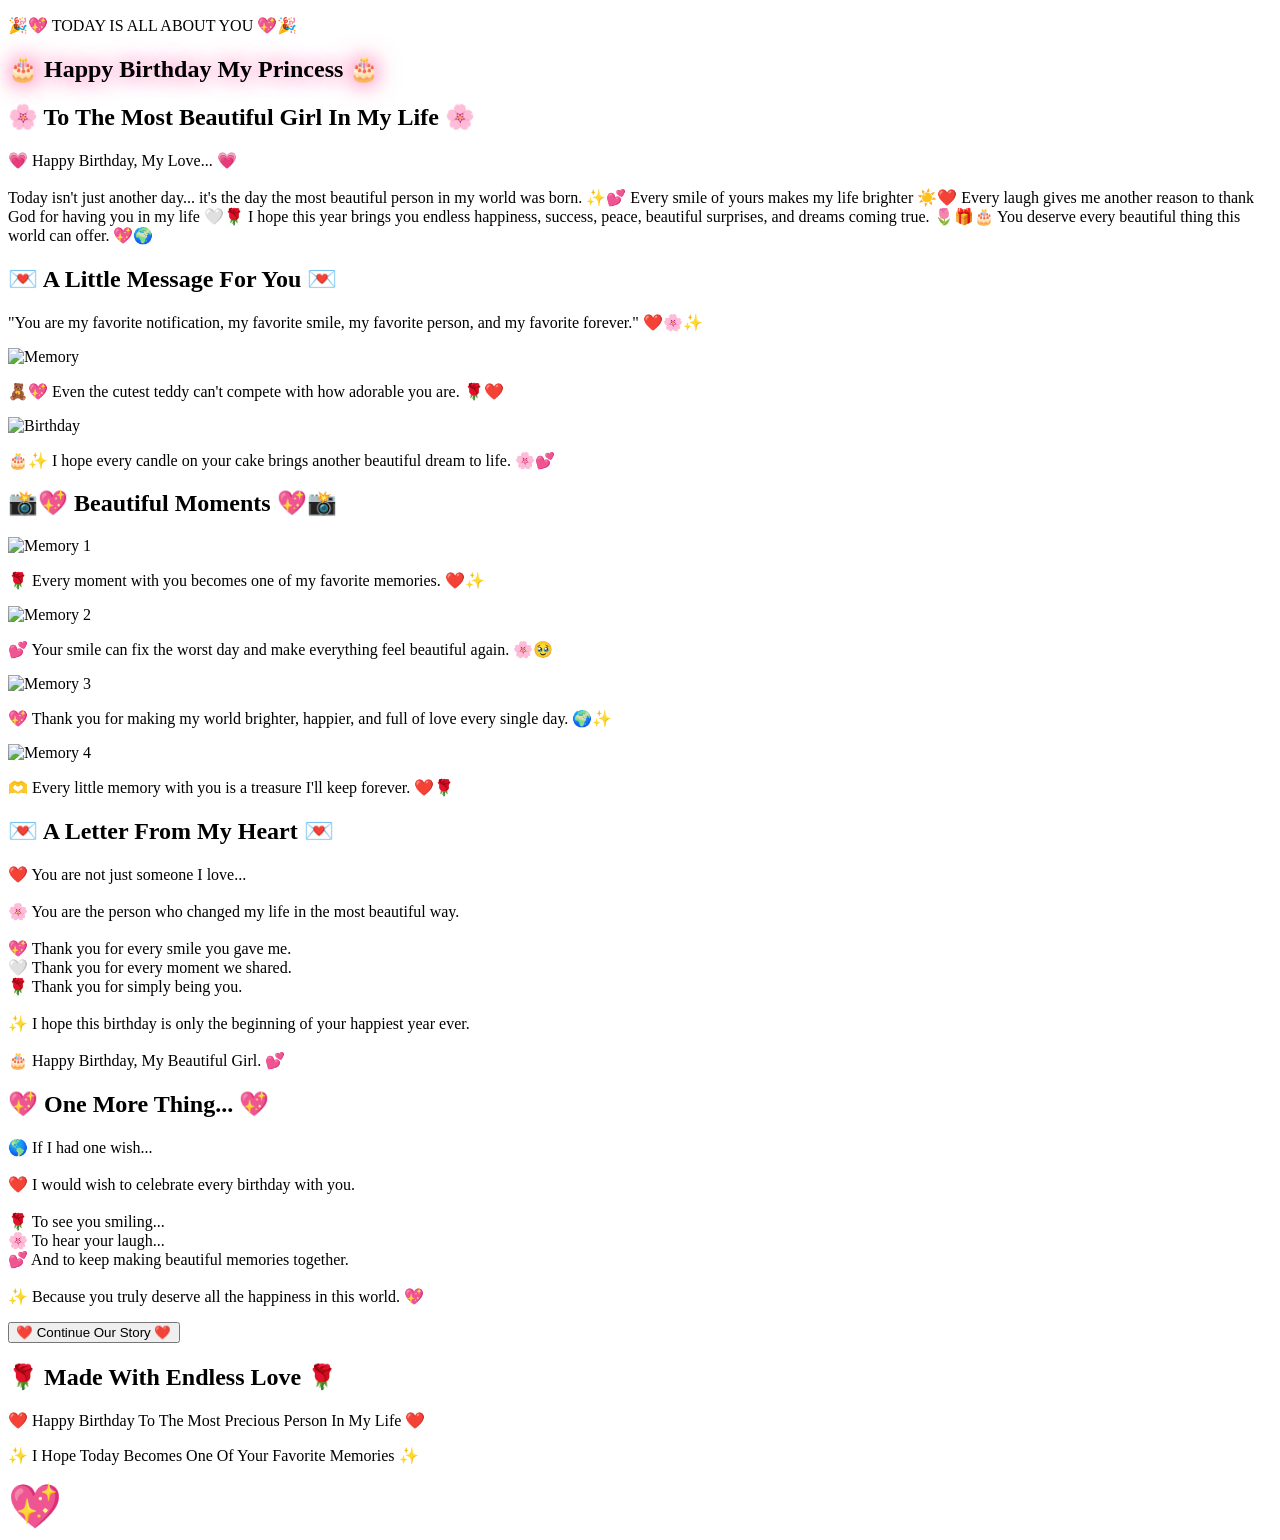
==== index2.html @ 67db1541 "this is an Especially website for my love i hope that website makes my sweet happy" ====
<!DOCTYPE html>
<html lang="en">

<head>

    <meta charset="UTF-8">

    <meta name="viewport" content="width=device-width, initial-scale=1.0">

    <title>Happy Birthday ❤️</title>

    <link rel="preconnect" href="https://fonts.googleapis.com">

    <link rel="preconnect" href="https://fonts.gstatic.com" crossorigin>

    <link href="https://fonts.googleapis.com/css2?family=Space+Grotesk:wght@400;700&display=swap" rel="stylesheet">

    <link rel="stylesheet" href="css/birthday.css">

</head>

<body>

<!-- ================= HERO ================= -->

<section class="birthday-hero">

<div class="birthday-content hidden">

<p class="small-title">

🎉💖 TODAY IS ALL ABOUT YOU 💖🎉

</p>

<h1>

🎂 Happy Birthday My Princess 🎂

</h1>

<h2>

🌸 To The Most Beautiful Girl In My Life 🌸

</h2>

<p class="birthday-message">

💗 Happy Birthday, My Love... 💗<br><br>

Today isn't just another day... it's the day the most beautiful person in my world was born. ✨💕

Every smile of yours makes my life brighter ☀️❤️

Every laugh gives me another reason to thank God for having you in my life 🤍🌹

I hope this year brings you endless happiness, success, peace, beautiful surprises, and dreams coming true. 🌷🎁🎂

You deserve every beautiful thing this world can offer. 💖🌍

</p>

</div>

</section>

<!-- ================= QUOTE ================= -->

<section class="quote-section hidden">

<div class="quote-box">

<h2>

💌 A Little Message For You 💌

</h2>

<p>

"You are my favorite notification, my favorite smile, my favorite person, and my favorite forever." ❤️🌸✨

</p>

</div>

</section>

<!-- ================= MEMORY ================= -->

<section class="memory-section hidden">

<div class="memory-card">

<img src="css/birthday-photo1.png" alt="Memory">

<p>

🧸💖 Even the cutest teddy can't compete with how adorable you are. 🌹❤️

</p>

</div>

<div class="memory-card">

<img src="css/birthday-photo2.png" alt="Birthday">

<p>

🎂✨ I hope every candle on your cake brings another beautiful dream to life. 🌸💕

</p>

</div>

</section>
<!-- ================= GALLERY ================= -->

<section class="gallery-section hidden">

    <h2>
        📸💖 Beautiful Moments 💖📸
    </h2>

    <div class="gallery-grid">

        <div class="gallery-card">
            <img src="css/gallery1.png" alt="Memory 1">

            <p>
                🌹 Every moment with you becomes one of my favorite memories. ❤️✨
            </p>

        </div>

        <div class="gallery-card">
            <img src="css/gallery2.png" alt="Memory 2">

            <p>
                💕 Your smile can fix the worst day and make everything feel beautiful again. 🌸🥹
            </p>

        </div>

        <div class="gallery-card">
            <img src="css/gallery3.png" alt="Memory 3">

            <p>
                💖 Thank you for making my world brighter, happier, and full of love every single day. 🌍✨
            </p>

        </div>

        <div class="gallery-card">
            <img src="css/gallery4.png" alt="Memory 4">

            <p>
                🫶 Every little memory with you is a treasure I'll keep forever. ❤️🌹
            </p>

        </div>

    </div>

</section>

<!-- ================= LOVE MESSAGE ================= -->

<section class="love-message hidden">

    <h2>
        💌 A Letter From My Heart 💌
    </h2>

    <p>

        ❤️ You are not just someone I love...

        <br><br>

        🌸 You are the person who changed my life in the most beautiful way.

        <br><br>

        💖 Thank you for every smile you gave me.

        <br>

        🤍 Thank you for every moment we shared.

        <br>

        🌹 Thank you for simply being you.

        <br><br>

        ✨ I hope this birthday is only the beginning of your happiest year ever.

        <br><br>

        🎂 Happy Birthday, My Beautiful Girl. 💕

    </p>

</section>

<!-- ================= FINAL MESSAGE ================= -->

<section class="final-message hidden">

    <h2>

        💖 One More Thing... 💖

    </h2>

    <p>

        🌎 If I had one wish...

        <br><br>

        ❤️ I would wish to celebrate every birthday with you.

        <br><br>

        🌹 To see you smiling...

        <br>

        🌸 To hear your laugh...

        <br>

        💕 And to keep making beautiful memories together.

        <br><br>

        ✨ Because you truly deserve all the happiness in this world. 💖

    </p>

</section>

<!-- ================= NEXT PAGE BUTTON ================= -->

<div class="next-page hidden">

    <a href="index3.html">

        <button class="next-button">

            ❤️ Continue Our Story ❤️

        </button>

    </a>

</div>

<!-- ================= FOOTER ================= -->

<footer>

    <h2>

        🌹 Made With Endless Love 🌹

    </h2>

    <p>

        ❤️ Happy Birthday To The Most Precious Person In My Life ❤️

    </p>

    <p>

        ✨ I Hope Today Becomes One Of Your Favorite Memories ✨

    </p>

</footer>

<script src="birthday.js"></script>

</body>

</html>
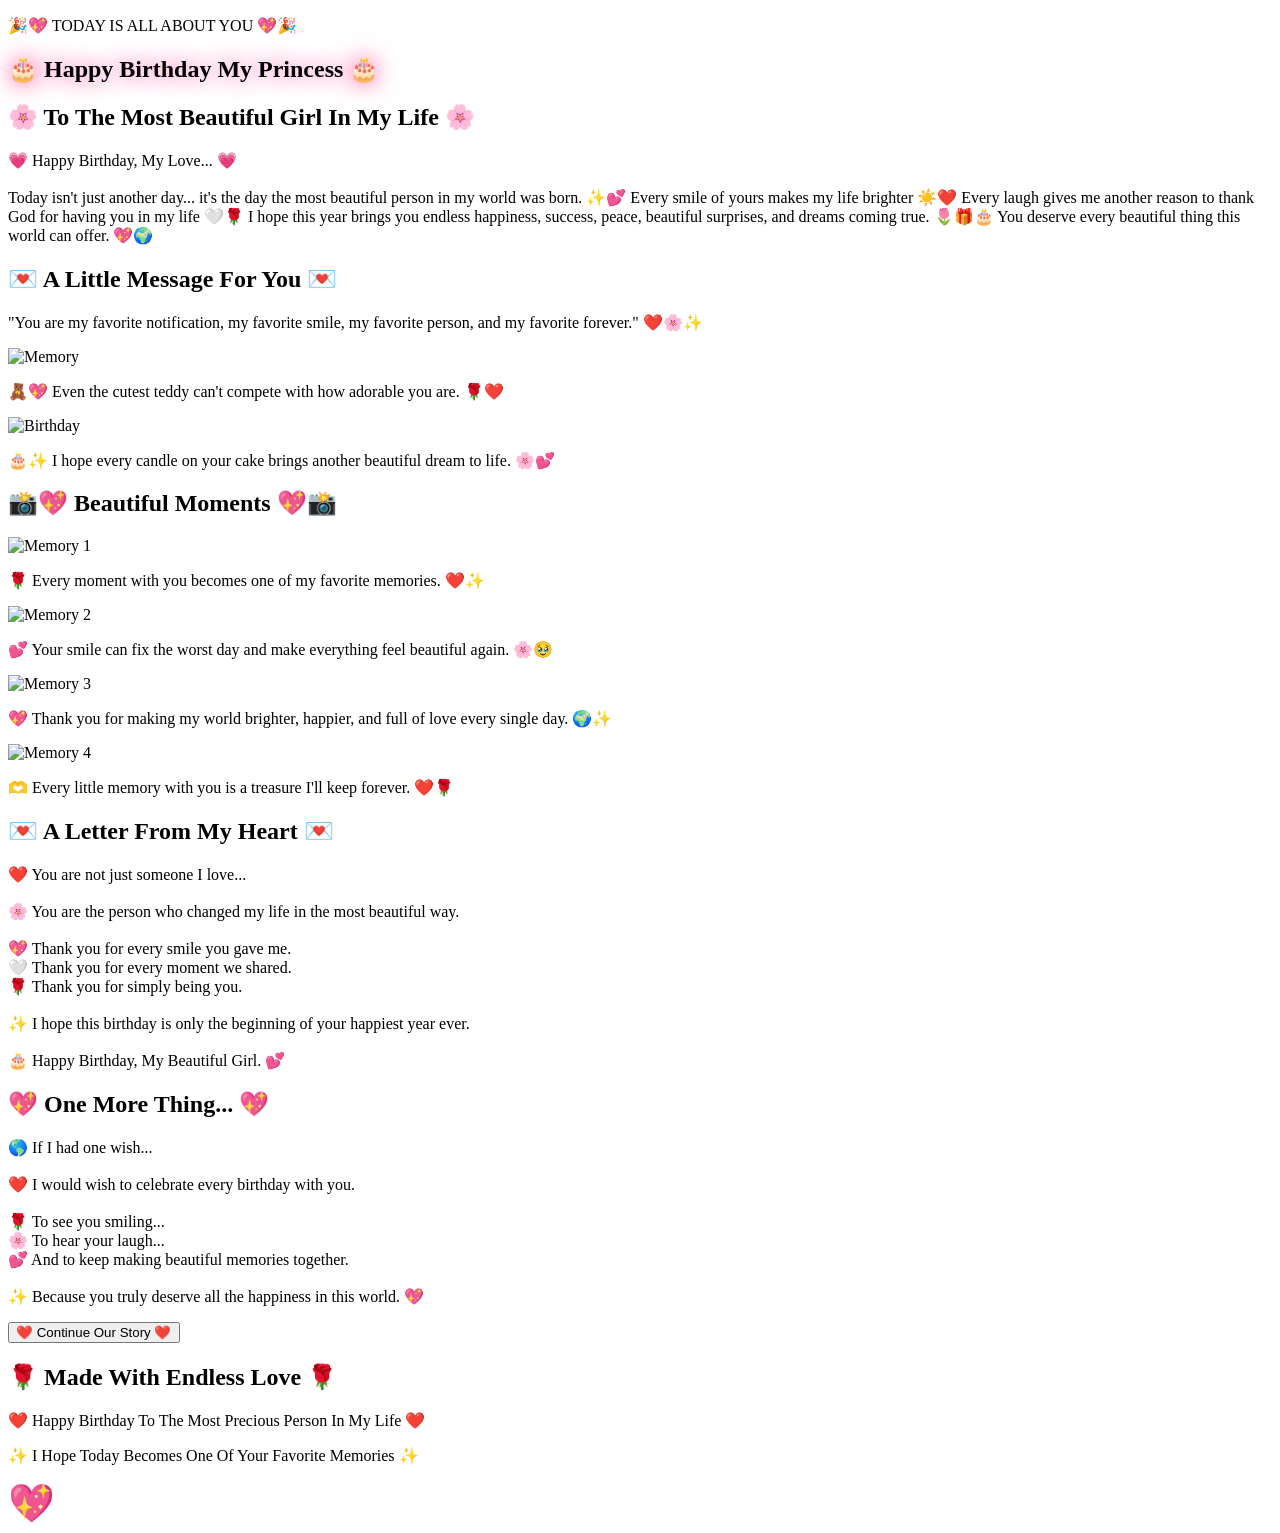
==== commit b3b7f24a: "Fix HTML encoding issues in index2.html" ====
--- a/index2.html
+++ b/index2.html
@@ -166,6 +166,7 @@
 
 </section>
 
+    
 <!-- ================= LOVE MESSAGE ================= -->
 
 <section class="love-message hidden">
@@ -288,4 +289,4 @@
 
 </body>
 
-</html>+</html>
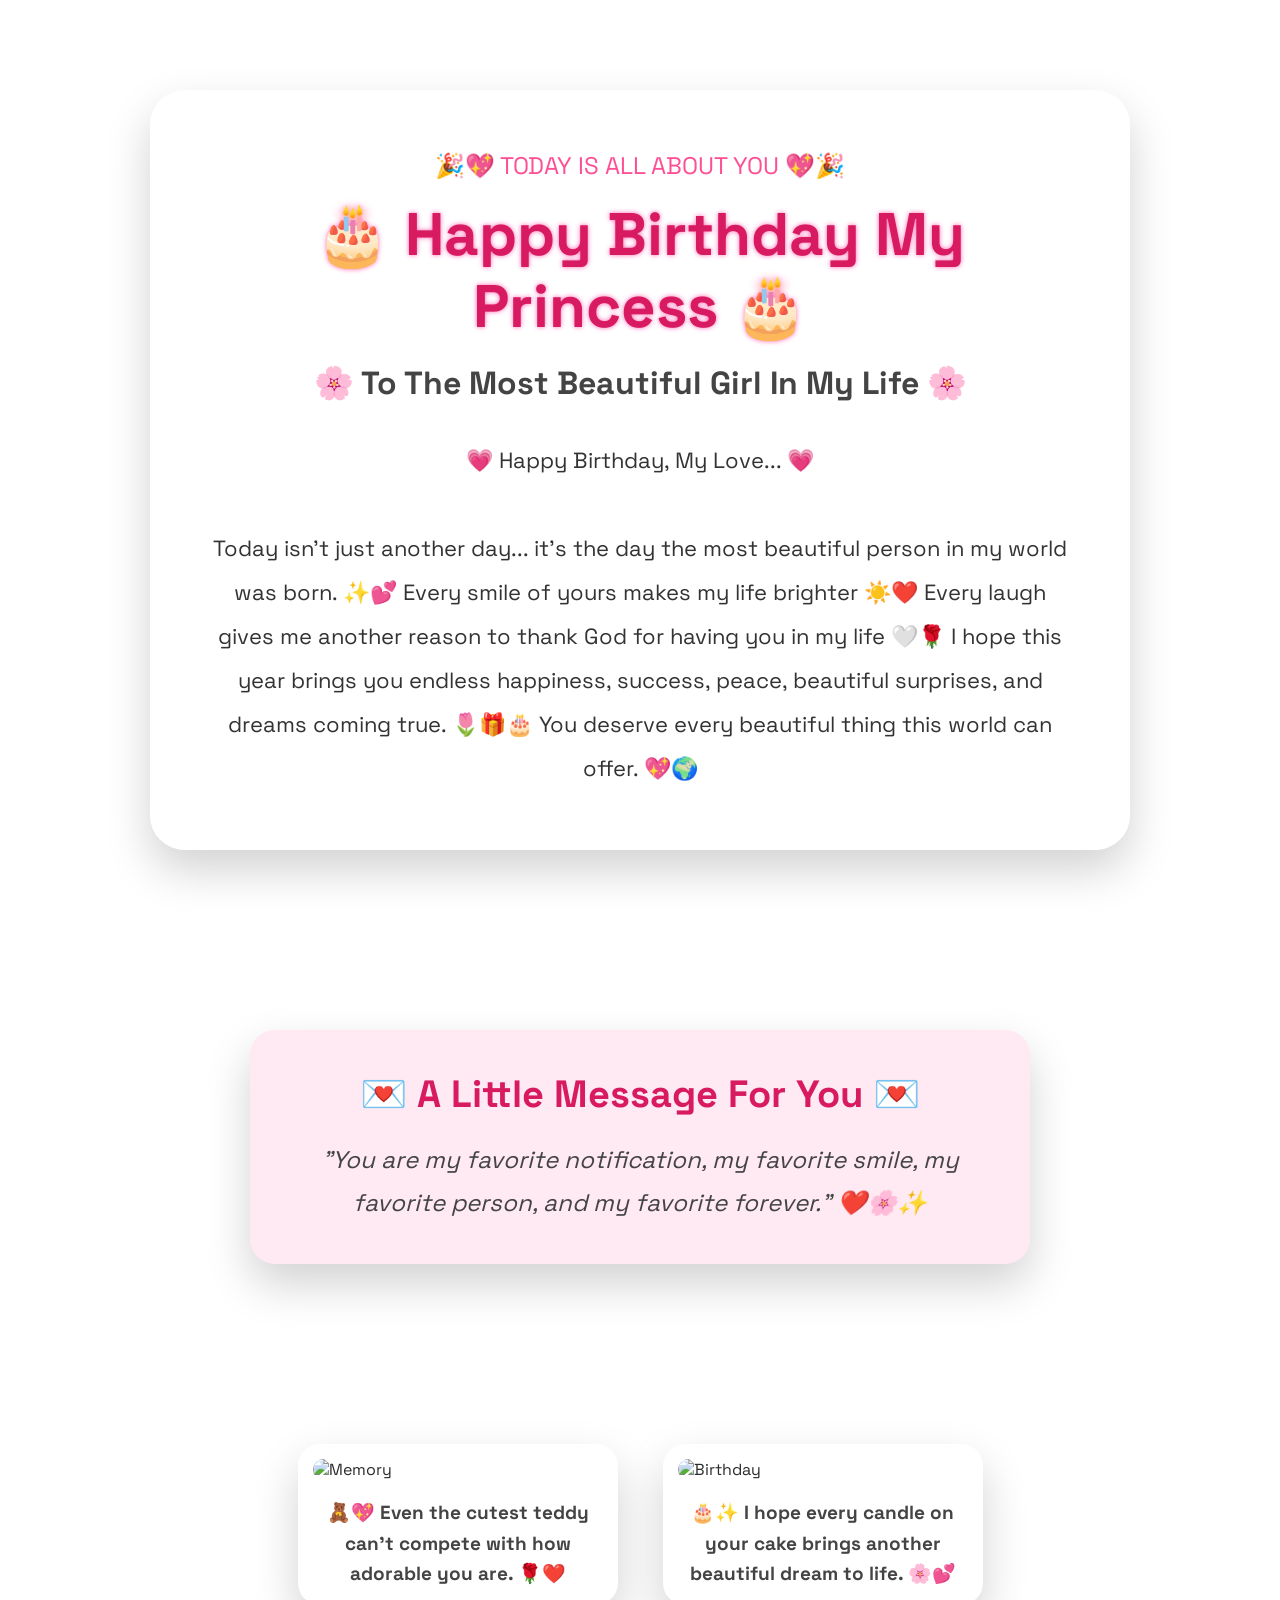
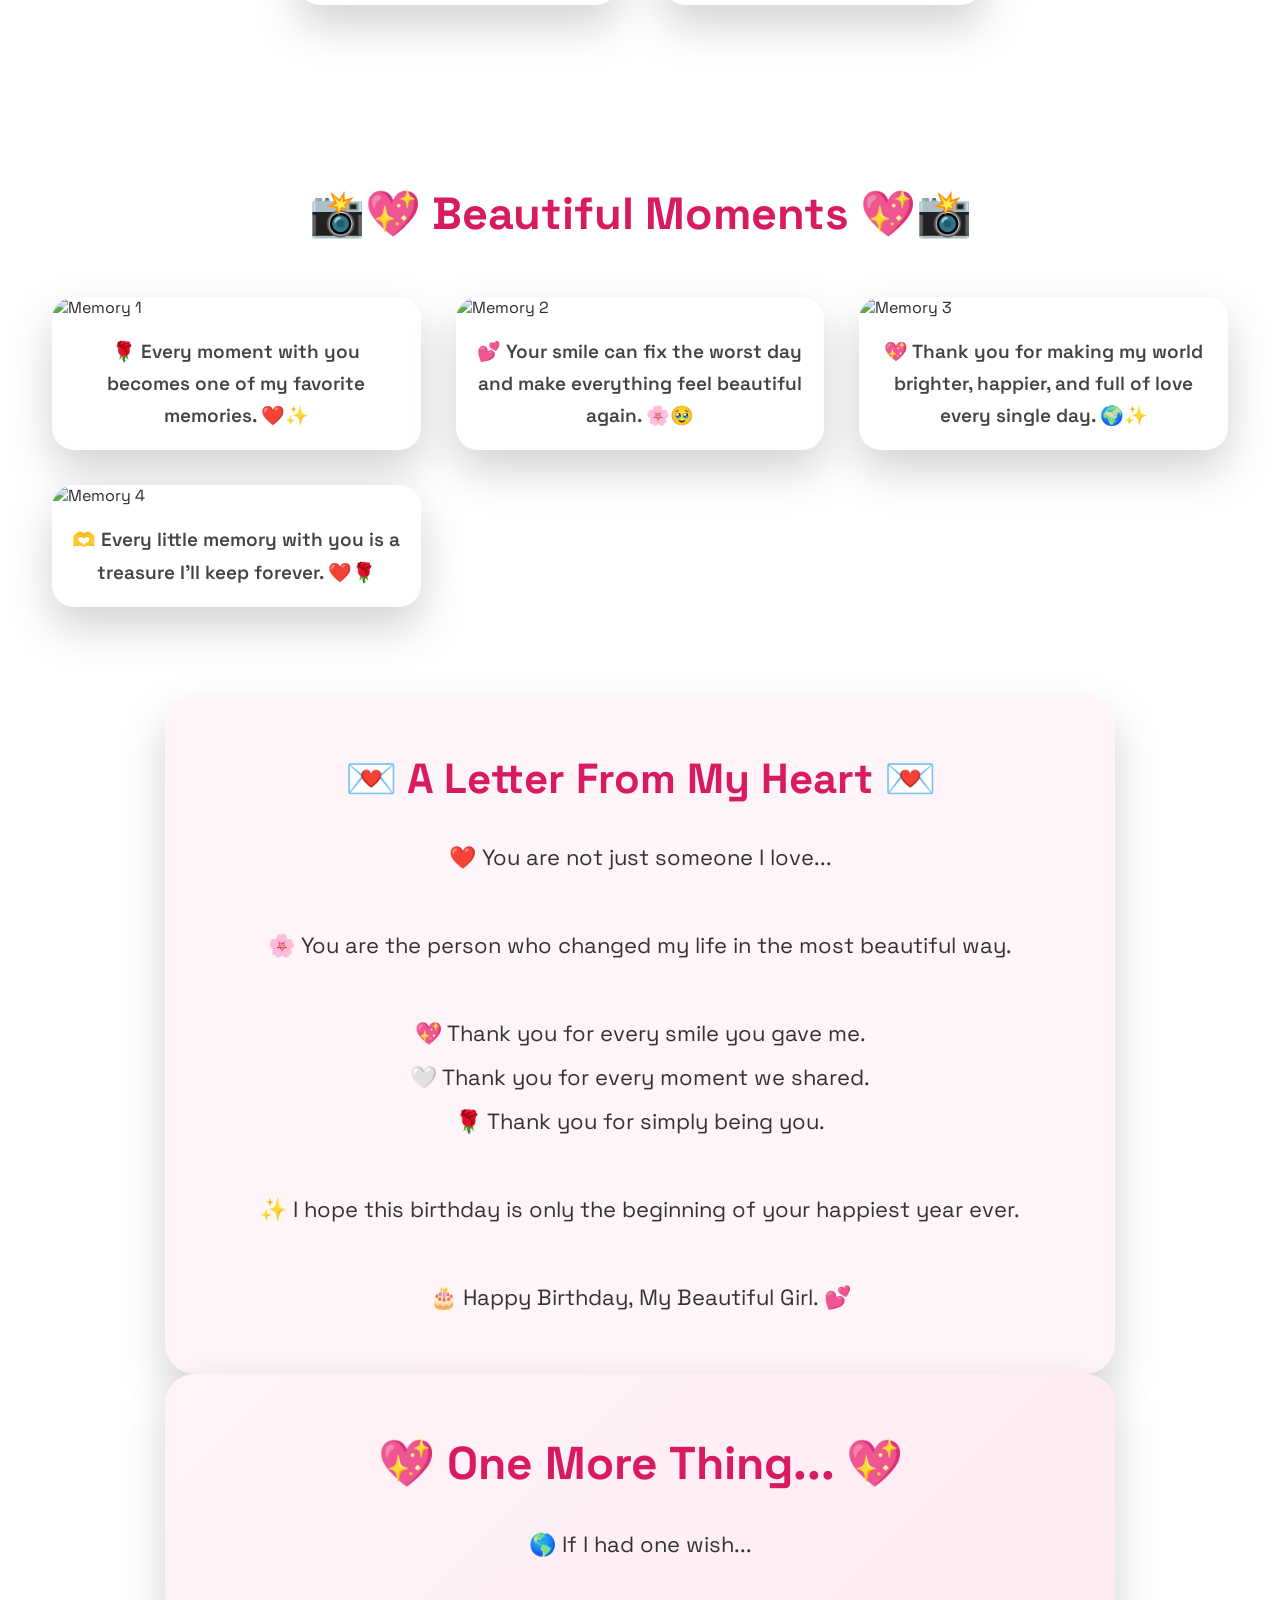
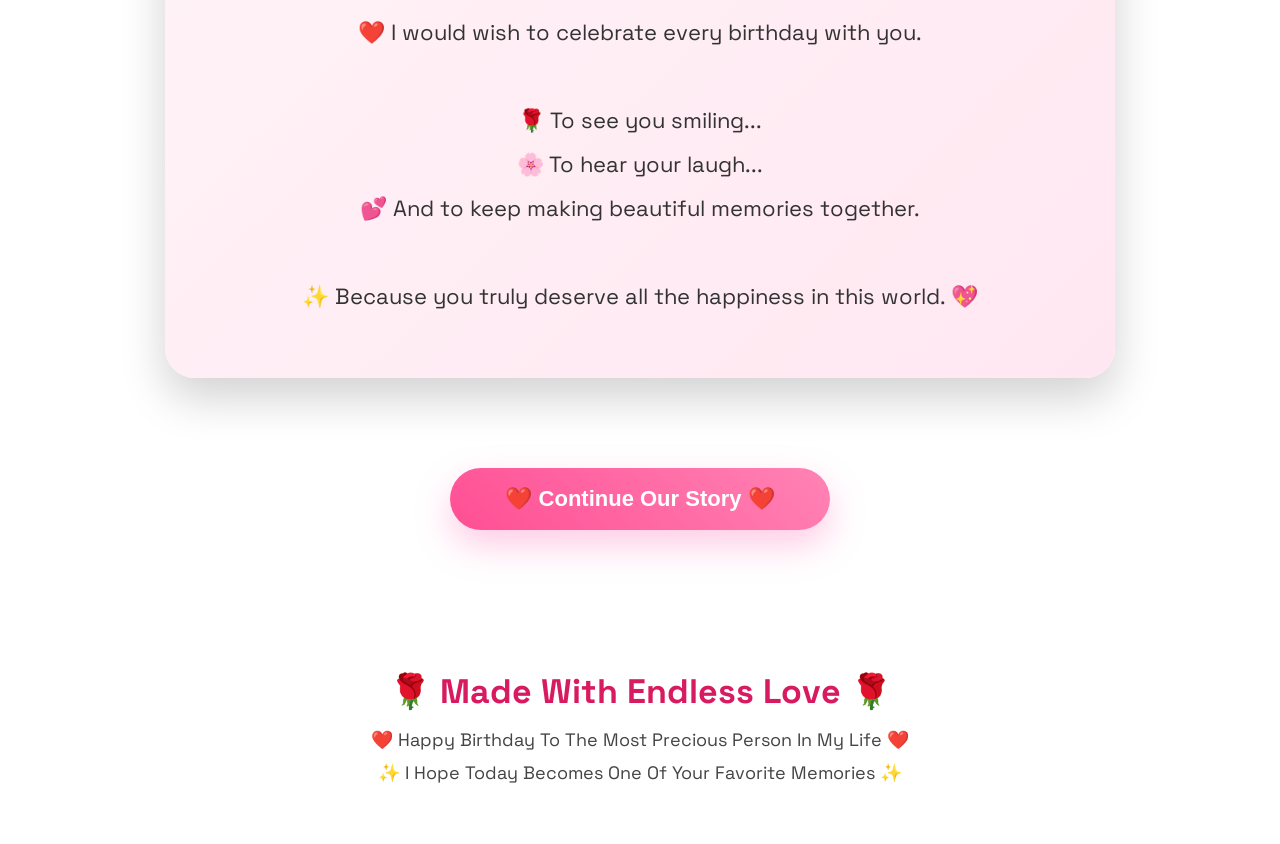
==== commit f9ff3a83: "Fix HTML encoding issues in index2.html" ====
--- a/index2.html
+++ b/index2.html
@@ -15,7 +15,7 @@
 
     <link href="https://fonts.googleapis.com/css2?family=Space+Grotesk:wght@400;700&display=swap" rel="stylesheet">
 
-    <link rel="stylesheet" href="css/birthday.css">
+    <link rel="stylesheet" href="birthday.css">
 
 </head>
 
@@ -93,7 +93,7 @@
 
 <div class="memory-card">
 
-<img src="css/birthday-photo1.png" alt="Memory">
+<img src="birthday-photo1.png" alt="Memory">
 
 <p>
 
@@ -105,7 +105,7 @@
 
 <div class="memory-card">
 
-<img src="css/birthday-photo2.png" alt="Birthday">
+<img src="birthday-photo2.png" alt="Birthday">
 
 <p>
 
@@ -127,7 +127,7 @@
     <div class="gallery-grid">
 
         <div class="gallery-card">
-            <img src="css/gallery1.png" alt="Memory 1">
+            <img src="gallery1.png" alt="Memory 1">
 
             <p>
                 🌹 Every moment with you becomes one of my favorite memories. ❤️✨
@@ -136,7 +136,7 @@
         </div>
 
         <div class="gallery-card">
-            <img src="css/gallery2.png" alt="Memory 2">
+            <img src="gallery2.png" alt="Memory 2">
 
             <p>
                 💕 Your smile can fix the worst day and make everything feel beautiful again. 🌸🥹
@@ -145,7 +145,7 @@
         </div>
 
         <div class="gallery-card">
-            <img src="css/gallery3.png" alt="Memory 3">
+            <img src="gallery3.png" alt="Memory 3">
 
             <p>
                 💖 Thank you for making my world brighter, happier, and full of love every single day. 🌍✨
@@ -154,7 +154,7 @@
         </div>
 
         <div class="gallery-card">
-            <img src="css/gallery4.png" alt="Memory 4">
+            <img src="gallery4.png" alt="Memory 4">
 
             <p>
                 🫶 Every little memory with you is a treasure I'll keep forever. ❤️🌹
@@ -166,7 +166,6 @@
 
 </section>
 
-    
 <!-- ================= LOVE MESSAGE ================= -->
 
 <section class="love-message hidden">
--- a/birthday.css
+++ b/birthday.css
@@ -0,0 +1,827 @@
+/* ==========================================
+                GOOGLE FONT
+========================================== */
+
+@import url('https://fonts.googleapis.com/css2?family=Space+Grotesk:wght@400;500;700&display=swap');
+
+/* ==========================================
+                ROOT COLORS
+========================================== */
+
+:root{
+
+    --primary:#ff4f94;
+    --secondary:#ffc7dc;
+    --light:#ffffff;
+    --dark:#2b2b2b;
+    --glass:rgba(255,255,255,.82);
+
+    --shadow:0 20px 45px rgba(0,0,0,.18);
+
+    --radius:22px;
+
+}
+
+/* ==========================================
+                RESET
+========================================== */
+
+*{
+
+    margin:0;
+    padding:0;
+    box-sizing:border-box;
+
+}
+
+html{
+
+    scroll-behavior:smooth;
+
+}
+
+body{
+
+    font-family:'Space Grotesk',sans-serif;
+
+    color:var(--dark);
+
+    background-image:url("../images/background-for-website1.png");
+
+    background-size:cover;
+
+    background-position:center;
+
+    background-repeat:no-repeat;
+
+    background-attachment:fixed;
+
+    overflow-x:hidden;
+
+}
+
+/* ==========================================
+            CUSTOM SCROLLBAR
+========================================== */
+
+::-webkit-scrollbar{
+
+    width:10px;
+
+}
+
+::-webkit-scrollbar-track{
+
+    background:#ffe3ef;
+
+}
+
+::-webkit-scrollbar-thumb{
+
+    background:var(--primary);
+
+    border-radius:50px;
+
+}
+
+/* ==========================================
+            SECTION
+========================================== */
+
+section{
+
+    width:100%;
+
+    padding:90px 20px;
+
+}
+
+/* ==========================================
+            HERO
+========================================== */
+
+.birthday-hero{
+
+    min-height:100vh;
+
+    display:flex;
+
+    justify-content:center;
+
+    align-items:center;
+
+}
+
+.birthday-content{
+
+    width:min(980px,95%);
+
+    background:var(--glass);
+
+    backdrop-filter:blur(18px);
+
+    border-radius:35px;
+
+    padding:60px;
+
+    text-align:center;
+
+    box-shadow:var(--shadow);
+
+    animation:fadeUp 1s ease;
+
+}
+
+.small-title{
+
+    color:var(--primary);
+
+    font-size:24px;
+
+    margin-bottom:18px;
+
+}
+
+.birthday-content h1{
+
+    font-size:60px;
+
+    color:#d81b60;
+
+    margin-bottom:20px;
+
+    line-height:1.2;
+
+}
+
+.birthday-content h2{
+
+    font-size:32px;
+
+    color:#444;
+
+    margin-bottom:35px;
+
+}
+
+.birthday-message{
+
+    font-size:22px;
+
+    line-height:2;
+
+    color:#333;
+
+}
+
+/* ==========================================
+            QUOTE
+========================================== */
+
+.quote-section{
+
+    display:flex;
+
+    justify-content:center;
+
+}
+
+.quote-box{
+
+    width:min(780px,95%);
+
+    background:#ffe9f2;
+
+    border-radius:25px;
+
+    padding:40px;
+
+    box-shadow:var(--shadow);
+
+    text-align:center;
+
+}
+
+.quote-box h2{
+
+    color:#d81b60;
+
+    margin-bottom:20px;
+
+    font-size:38px;
+
+}
+
+.quote-box p{
+
+    color:#444;
+
+    font-size:24px;
+
+    line-height:1.8;
+
+    font-style:italic;
+
+}
+
+/* ==========================================
+            MEMORY CARDS
+========================================== */
+
+.memory-section{
+
+    display:flex;
+
+    justify-content:center;
+
+    flex-wrap:wrap;
+
+    gap:45px;
+
+}
+
+.memory-card{
+
+    width:320px;
+
+    background:white;
+
+    border-radius:22px;
+
+    padding:15px;
+
+    box-shadow:var(--shadow);
+
+    transition:.35s ease;
+
+    overflow:hidden;
+
+    cursor:pointer;
+
+}
+
+.memory-card:hover{
+
+    transform:translateY(-12px) scale(1.03);
+
+}
+
+.memory-card img{
+
+    width:100%;
+
+    display:block;
+
+    border-radius:18px;
+
+    transition:.35s;
+
+}
+
+.memory-card:hover img{
+
+    transform:scale(1.05);
+
+}
+
+.memory-card p{
+
+    text-align:center;
+
+    margin-top:18px;
+
+    color:#444;
+
+    font-size:19px;
+
+    font-weight:700;
+
+    line-height:1.6;
+
+}
+
+/* ==========================================
+            LOVE MESSAGE
+========================================== */
+
+.love-message{
+
+    width:min(950px,95%);
+
+    margin:auto;
+
+    background:#fff4f8;
+
+    border-radius:30px;
+
+    padding:55px;
+
+    box-shadow:var(--shadow);
+
+    text-align:center;
+
+}
+
+.love-message h2{
+
+    color:#d81b60;
+
+    font-size:42px;
+
+    margin-bottom:30px;
+
+}
+
+.love-message p{
+
+    color:#333;
+
+    font-size:22px;
+
+    line-height:2;
+
+}
+/* ==========================================
+                GALLERY
+========================================== */
+
+.gallery-section{
+
+    width:min(1300px,95%);
+    margin:auto;
+
+}
+
+.gallery-section h2{
+
+    text-align:center;
+
+    color:#d81b60;
+
+    font-size:45px;
+
+    margin-bottom:55px;
+
+}
+
+.gallery-grid{
+
+    display:grid;
+
+    grid-template-columns:repeat(auto-fit,minmax(280px,1fr));
+
+    gap:35px;
+
+}
+
+.gallery-card{
+
+    background:white;
+
+    border-radius:22px;
+
+    overflow:hidden;
+
+    box-shadow:var(--shadow);
+
+    transition:.35s ease;
+
+    cursor:pointer;
+
+}
+
+.gallery-card:hover{
+
+    transform:translateY(-10px);
+
+    box-shadow:0 25px 60px rgba(255,105,180,.30);
+
+}
+
+.gallery-card img{
+
+    width:100%;
+
+    display:block;
+
+    transition:.35s;
+
+}
+
+.gallery-card:hover img{
+
+    transform:scale(1.08);
+
+}
+
+.gallery-card p{
+
+    padding:18px;
+
+    text-align:center;
+
+    color:#444;
+
+    font-size:19px;
+
+    line-height:1.7;
+
+    font-weight:600;
+
+}
+
+/* ==========================================
+            FINAL MESSAGE
+========================================== */
+
+.final-message{
+
+    width:min(950px,95%);
+
+    margin:auto;
+
+    background:linear-gradient(135deg,#fff4f8,#ffe7f1);
+
+    border-radius:30px;
+
+    padding:60px;
+
+    text-align:center;
+
+    box-shadow:var(--shadow);
+
+}
+
+.final-message h2{
+
+    color:#d81b60;
+
+    font-size:46px;
+
+    margin-bottom:30px;
+
+}
+
+.final-message p{
+
+    color:#333;
+
+    line-height:2;
+
+    font-size:22px;
+
+}
+
+/* ==========================================
+                BUTTON
+========================================== */
+
+.next-page{
+
+    display:flex;
+
+    justify-content:center;
+
+    margin:90px 0;
+
+}
+
+.next-button{
+
+    border:none;
+
+    cursor:pointer;
+
+    padding:18px 55px;
+
+    border-radius:60px;
+
+    background:linear-gradient(45deg,#ff4f94,#ff83b5);
+
+    color:white;
+
+    font-size:22px;
+
+    font-weight:bold;
+
+    transition:.35s ease;
+
+    box-shadow:0 15px 35px rgba(255,105,180,.35);
+
+    animation:pulse 2s infinite;
+
+}
+
+.next-button:hover{
+
+    transform:translateY(-5px) scale(1.05);
+
+    letter-spacing:1px;
+
+}
+
+/* ==========================================
+                FOOTER
+========================================== */
+
+footer{
+
+    background:rgba(255,255,255,.88);
+
+    backdrop-filter:blur(10px);
+
+    text-align:center;
+
+    padding:50px 20px;
+
+}
+
+footer h2{
+
+    color:#d81b60;
+
+    font-size:34px;
+
+    margin-bottom:15px;
+
+}
+
+footer p{
+
+    color:#444;
+
+    font-size:18px;
+
+    margin:10px 0;
+
+}
+
+/* ==========================================
+            REVEAL ANIMATION
+========================================== */
+
+.hidden{
+
+    opacity:0;
+
+    transform:translateY(60px);
+
+    transition:.8s ease;
+
+}
+
+.show{
+
+    opacity:1;
+
+    transform:translateY(0);
+
+}
+
+/* ==========================================
+            FLOATING HEARTS
+========================================== */
+
+.floating-heart{
+
+    position:fixed;
+
+    bottom:-40px;
+
+    pointer-events:none;
+
+    z-index:999;
+
+    animation:heartUp 7s linear forwards;
+
+}
+
+/* ==========================================
+            SPARKLES
+========================================== */
+
+.sparkle{
+
+    position:absolute;
+
+    pointer-events:none;
+
+    animation:sparkle 2s linear infinite;
+
+}
+
+/* ==========================================
+            ANIMATIONS
+========================================== */
+
+@keyframes fadeUp{
+
+    from{
+
+        opacity:0;
+
+        transform:translateY(40px);
+
+    }
+
+    to{
+
+        opacity:1;
+
+        transform:translateY(0);
+
+    }
+
+}
+
+@keyframes pulse{
+
+    0%{
+
+        transform:scale(1);
+
+    }
+
+    50%{
+
+        transform:scale(1.04);
+
+    }
+
+    100%{
+
+        transform:scale(1);
+
+    }
+
+}
+
+@keyframes heartUp{
+
+    0%{
+
+        transform:translateY(0) rotate(0);
+
+        opacity:1;
+
+    }
+
+    100%{
+
+        transform:translateY(-1000px) rotate(360deg);
+
+        opacity:0;
+
+    }
+
+}
+
+@keyframes sparkle{
+
+    0%{
+
+        opacity:0;
+
+        transform:scale(.2);
+
+    }
+
+    50%{
+
+        opacity:1;
+
+        transform:scale(1);
+
+    }
+
+    100%{
+
+        opacity:0;
+
+        transform:scale(.2);
+
+    }
+
+}
+
+/* ==========================================
+            IMAGE FLOAT
+========================================== */
+
+.memory-card:nth-child(1){
+
+    animation:floatImage 5s ease-in-out infinite;
+
+}
+
+.memory-card:nth-child(2){
+
+    animation:floatImage 6s ease-in-out infinite;
+
+}
+
+.gallery-card:nth-child(odd){
+
+    animation:floatImage 7s ease-in-out infinite;
+
+}
+
+@keyframes floatImage{
+
+    0%{
+
+        transform:translateY(0);
+
+    }
+
+    50%{
+
+        transform:translateY(-10px);
+
+    }
+
+    100%{
+
+        transform:translateY(0);
+
+    }
+
+}
+
+/* ==========================================
+            RESPONSIVE
+========================================== */
+
+@media(max-width:992px){
+
+.birthday-content{
+
+padding:35px;
+
+}
+
+.birthday-content h1{
+
+font-size:42px;
+
+}
+
+.birthday-content h2{
+
+font-size:28px;
+
+}
+
+.birthday-message{
+
+font-size:18px;
+
+line-height:1.8;
+
+}
+
+.quote-box{
+
+padding:30px;
+
+}
+
+.quote-box p{
+
+font-size:20px;
+
+}
+
+.memory-card{
+
+width:100%;
+
+}
+
+.final-message{
+
+padding:35px;
+
+}
+
+.final-message h2{
+
+font-size:34px;
+
+}
+
+.final-message p{
+
+font-size:18px;
+
+}
+
+.next-button{
+
+width:90%;
+
+font-size:20px;
+
+}
+
+}
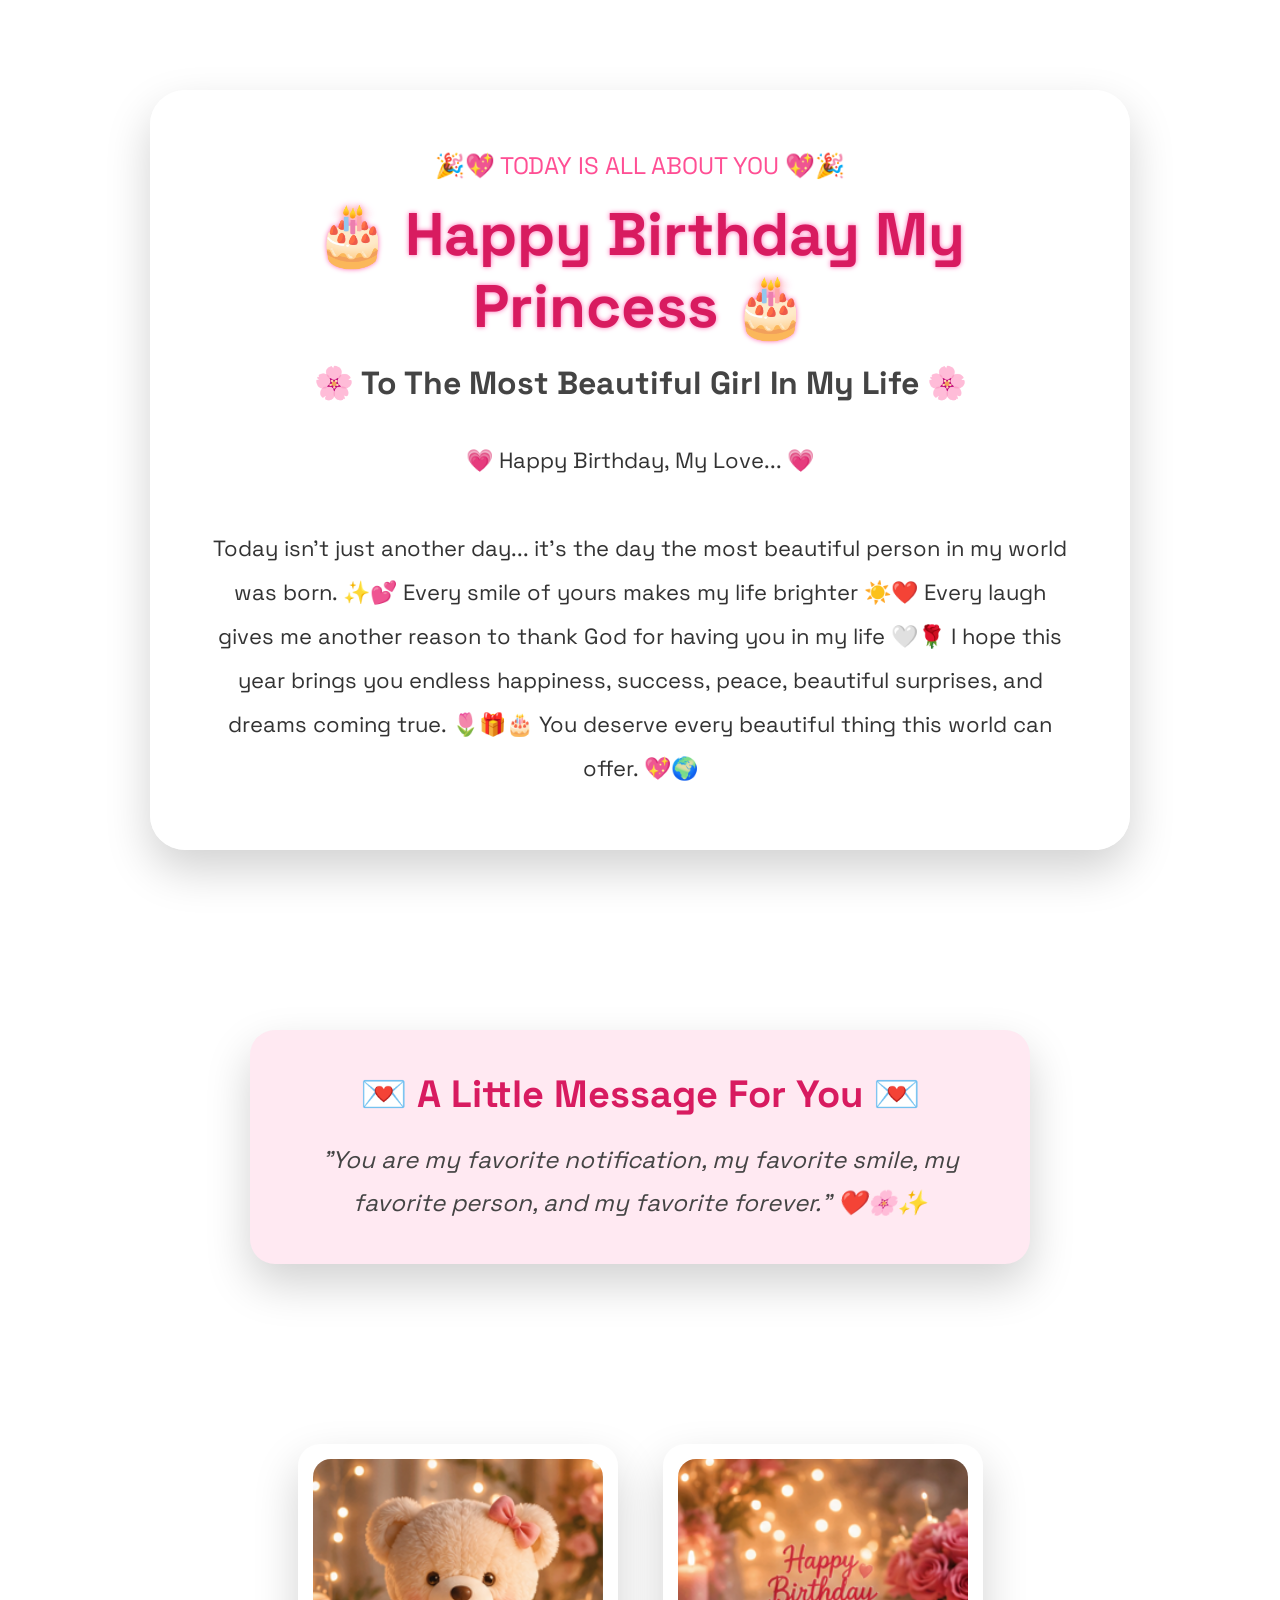
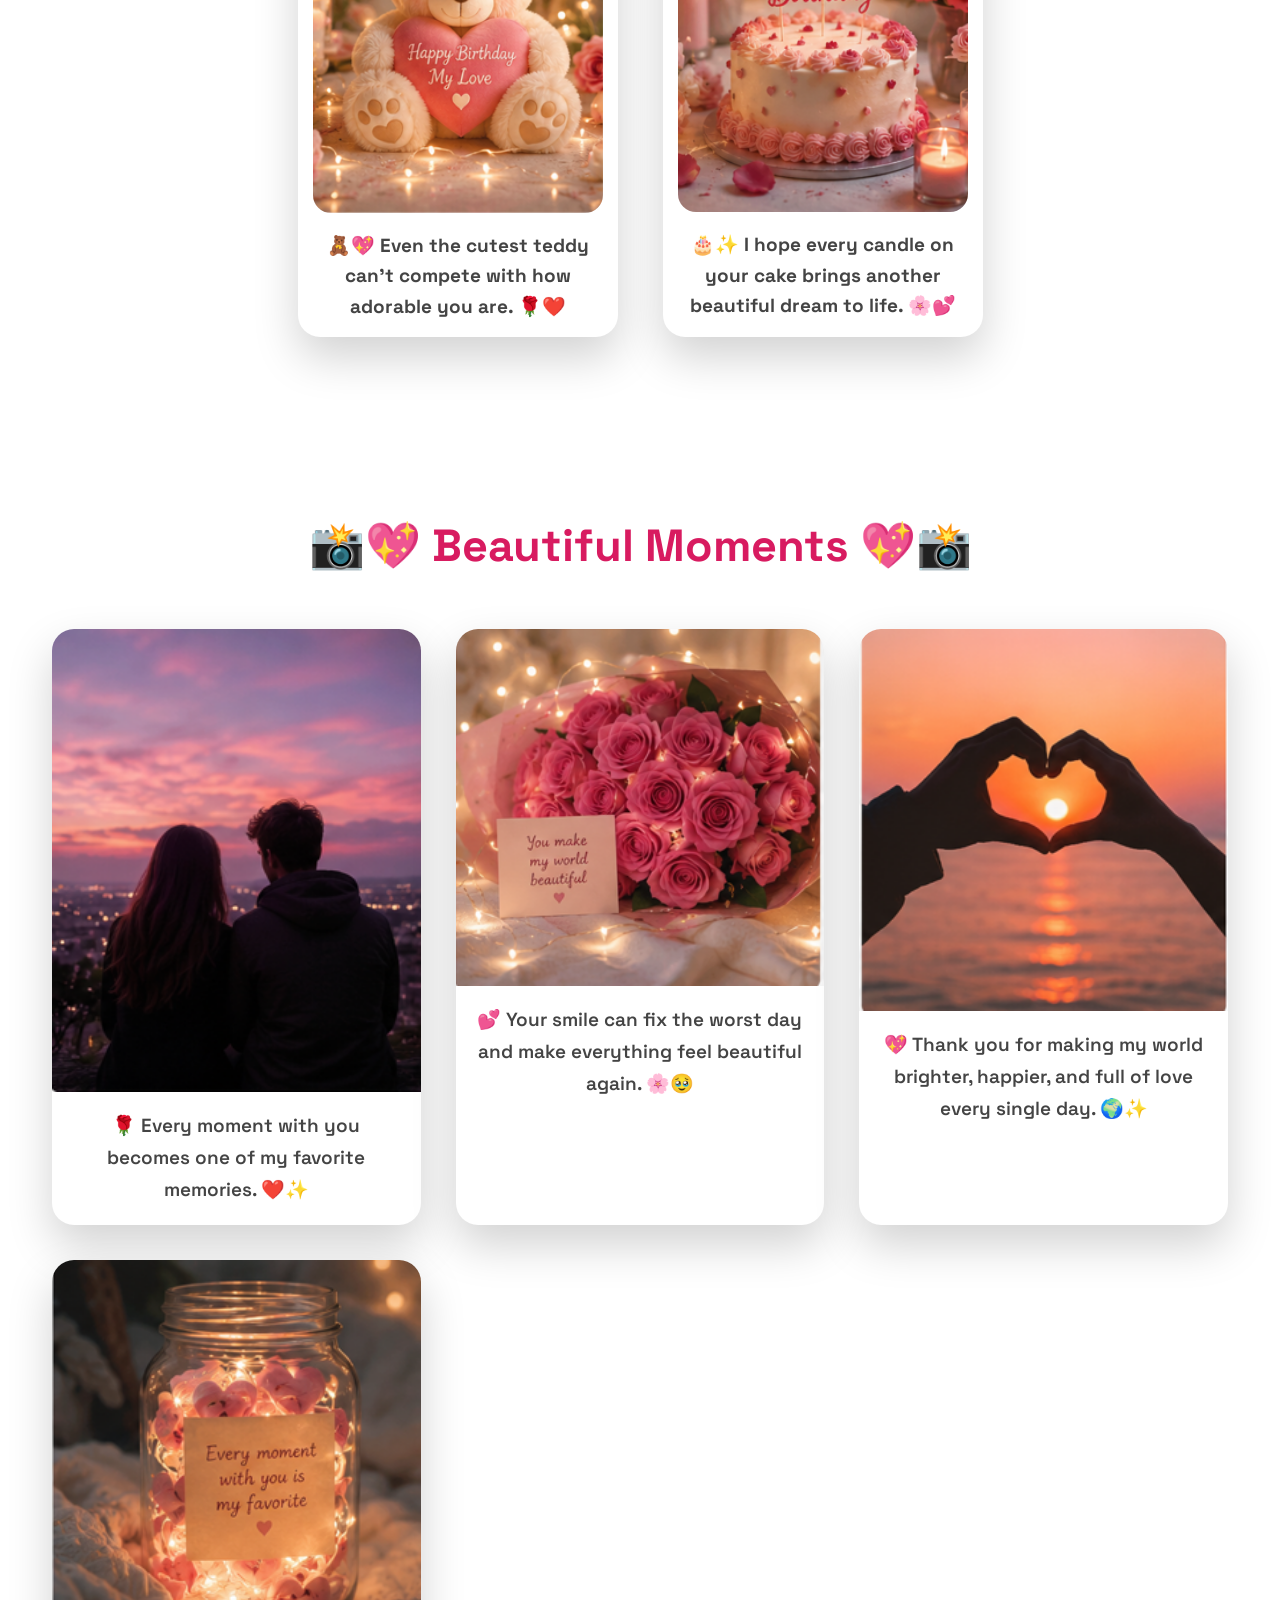
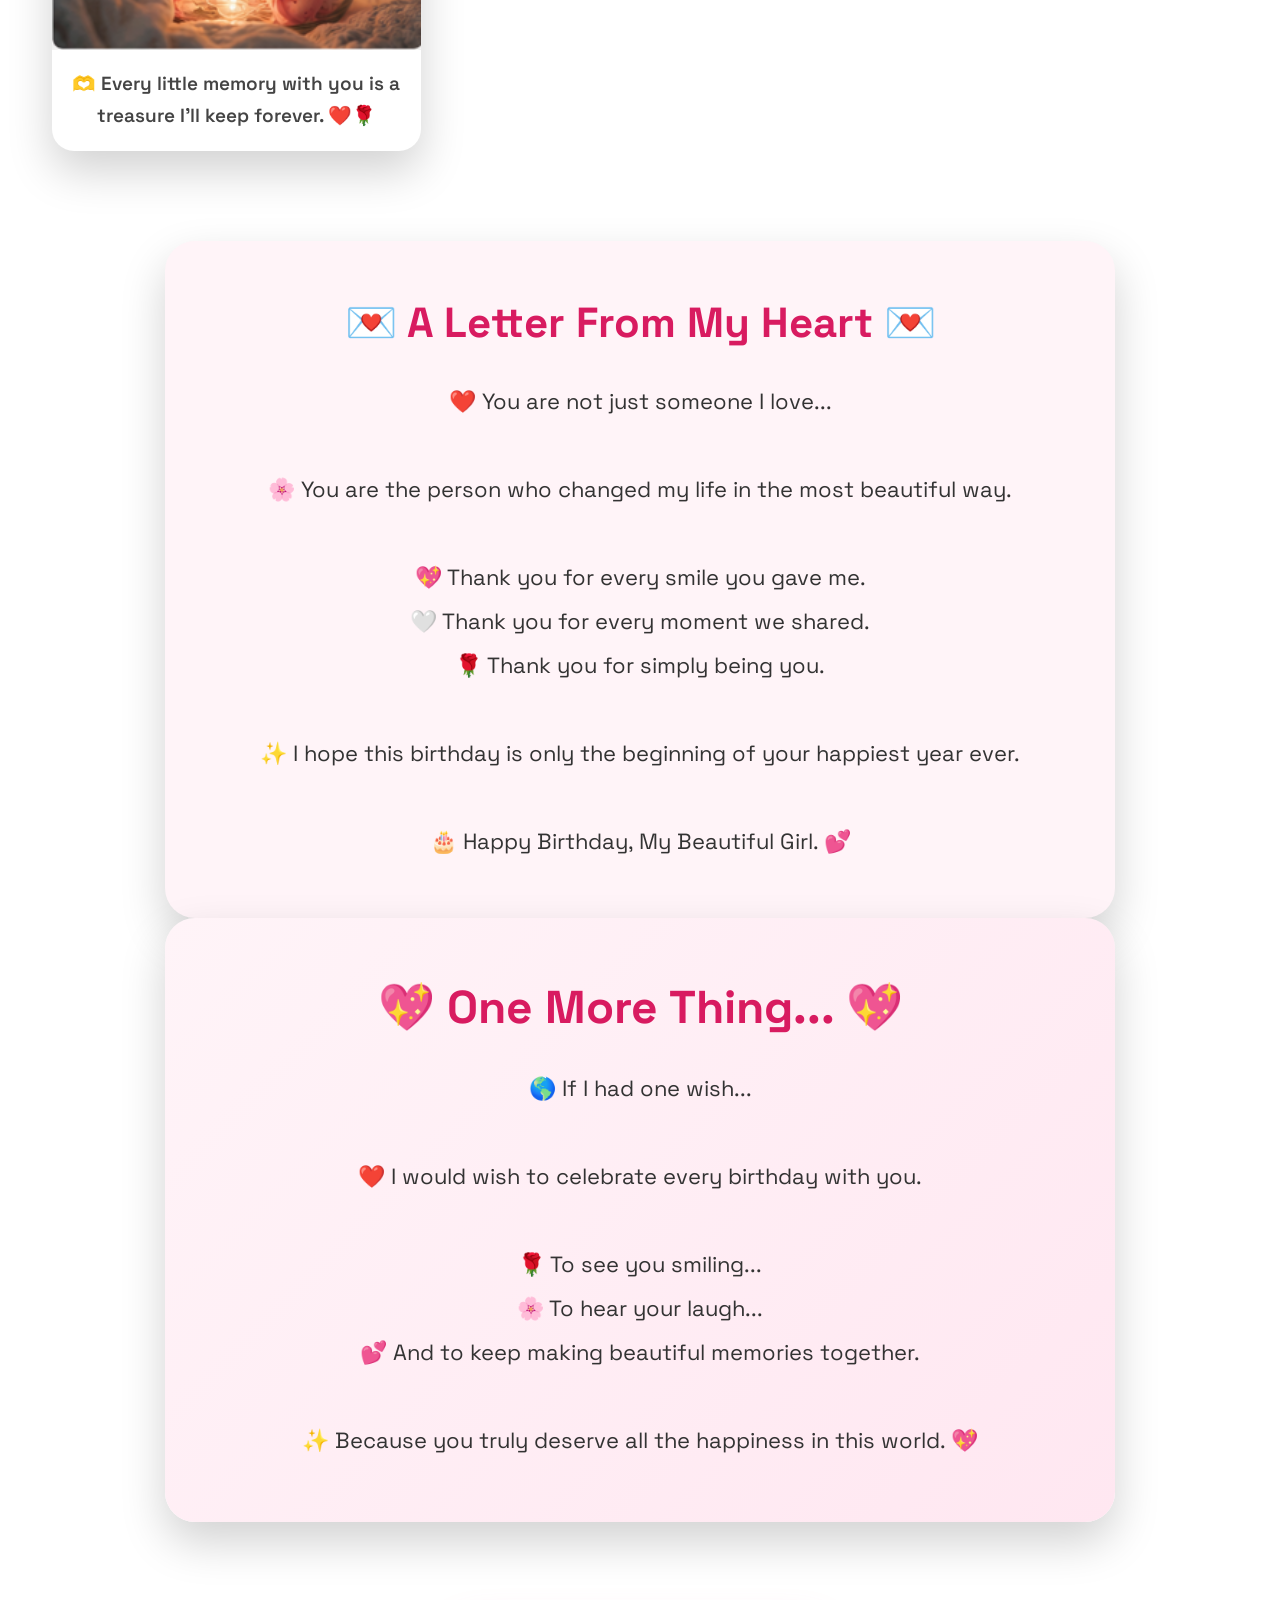
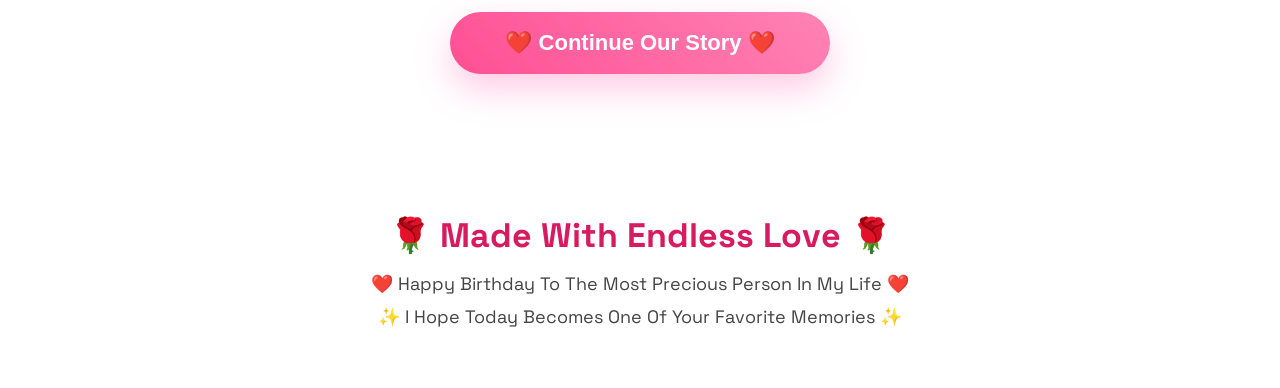
==== commit c53665c1: "Fix HTML encoding issues in index2.html" ====
--- a/index2.html
+++ b/index2.html
@@ -93,7 +93,7 @@
 
 <div class="memory-card">
 
-<img src="birthday-photo1.png" alt="Memory">
+<img src="birthday-photo1.PNG" alt="Memory">
 
 <p>
 
@@ -105,7 +105,7 @@
 
 <div class="memory-card">
 
-<img src="birthday-photo2.png" alt="Birthday">
+<img src="birthday-photo2.PNG" alt="Birthday">
 
 <p>
 
@@ -127,7 +127,7 @@
     <div class="gallery-grid">
 
         <div class="gallery-card">
-            <img src="gallery1.png" alt="Memory 1">
+            <img src="gallery1.PNG" alt="Memory 1">
 
             <p>
                 🌹 Every moment with you becomes one of my favorite memories. ❤️✨
@@ -136,7 +136,7 @@
         </div>
 
         <div class="gallery-card">
-            <img src="gallery2.png" alt="Memory 2">
+            <img src="gallery2.PNG" alt="Memory 2">
 
             <p>
                 💕 Your smile can fix the worst day and make everything feel beautiful again. 🌸🥹
@@ -145,7 +145,7 @@
         </div>
 
         <div class="gallery-card">
-            <img src="gallery3.png" alt="Memory 3">
+            <img src="gallery3.PNG" alt="Memory 3">
 
             <p>
                 💖 Thank you for making my world brighter, happier, and full of love every single day. 🌍✨
@@ -154,7 +154,7 @@
         </div>
 
         <div class="gallery-card">
-            <img src="gallery4.png" alt="Memory 4">
+            <img src="gallery4.PNG" alt="Memory 4">
 
             <p>
                 🫶 Every little memory with you is a treasure I'll keep forever. ❤️🌹
